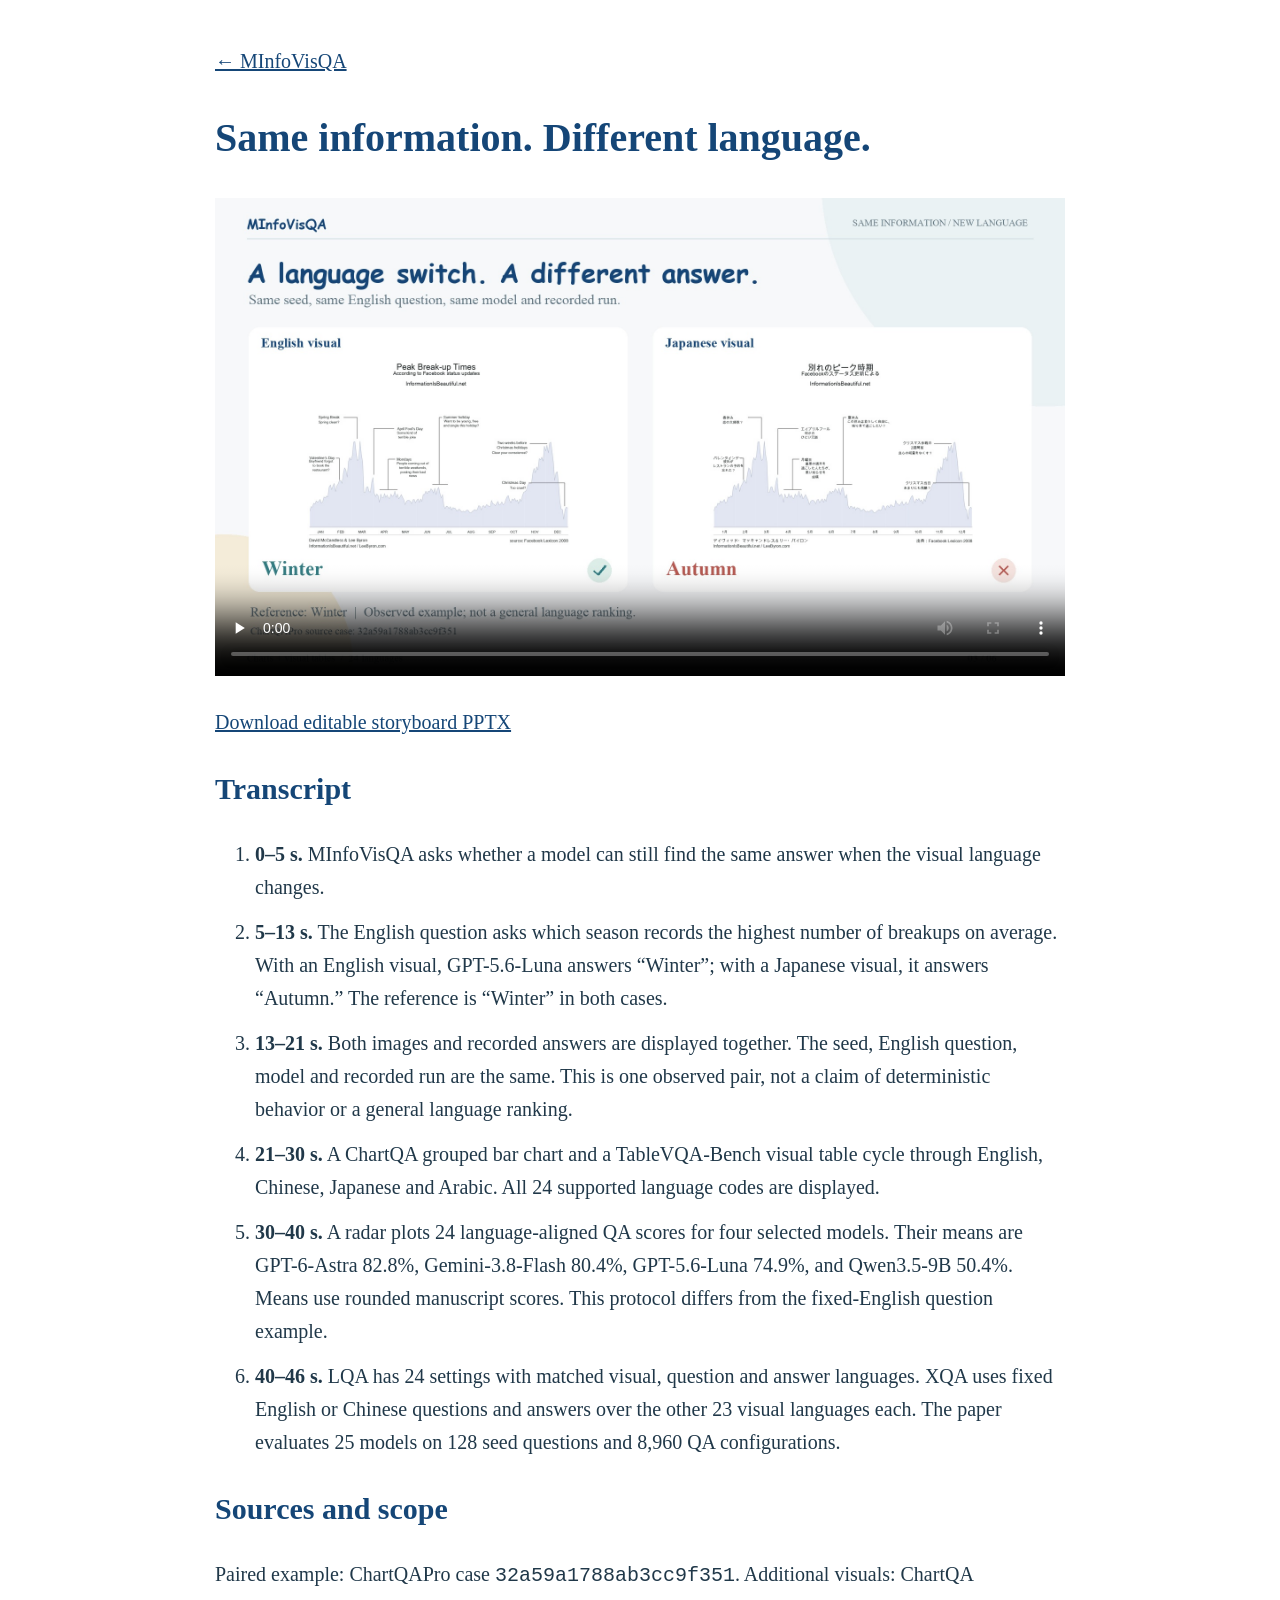
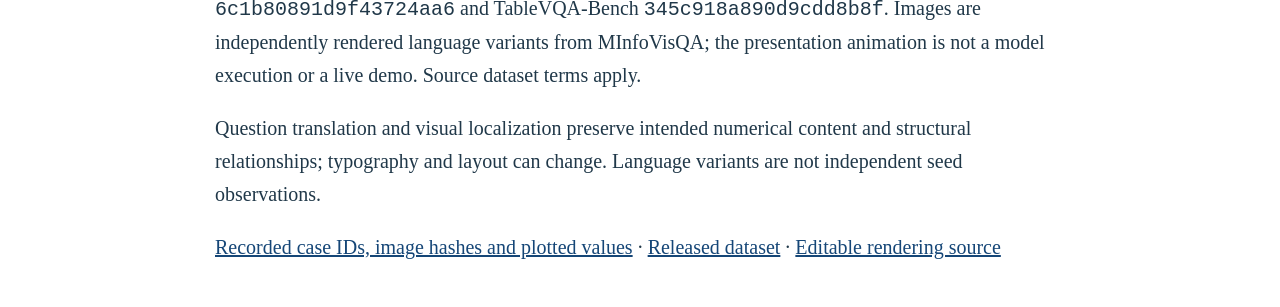
==== site/assets/demo/transcript.html @ 00032d50 "Add source-grounded research demo to homepage and README" ====
<!doctype html><html lang="en"><meta charset="utf-8"><meta name="viewport" content="width=device-width,initial-scale=1"><title>MInfoVisQA demo — transcript and sources</title><style>body{max-width:850px;margin:45px auto;padding:0 22px;color:#203849;font:20px/1.65 Georgia,serif}h1,h2,a{color:#154677}li{margin-bottom:12px}video{width:100%;height:auto}</style><a href="../../index.html#demo">← MInfoVisQA</a><h1>Same information. Different language.</h1><video controls playsinline preload="none" poster="poster.jpg"><source src="minfovisqa-demo.mp4" type="video/mp4"><track kind="captions" src="captions-en.vtt" srclang="en" label="English"></video><p><a href="MInfoVisQA-demo-storyboard.pptx">Download editable storyboard PPTX</a></p><h2>Transcript</h2><ol><li><b>0–5 s.</b> MInfoVisQA asks whether a model can still find the same answer when the visual language changes.</li><li><b>5–13 s.</b> The English question asks which season records the highest number of breakups on average. With an English visual, GPT-5.6-Luna answers “Winter”; with a Japanese visual, it answers “Autumn.” The reference is “Winter” in both cases.</li><li><b>13–21 s.</b> Both images and recorded answers are displayed together. The seed, English question, model and recorded run are the same. This is one observed pair, not a claim of deterministic behavior or a general language ranking.</li><li><b>21–30 s.</b> A ChartQA grouped bar chart and a TableVQA-Bench visual table cycle through English, Chinese, Japanese and Arabic. All 24 supported language codes are displayed.</li><li><b>30–40 s.</b> A radar plots 24 language-aligned QA scores for four selected models. Their means are GPT-6-Astra 82.8%, Gemini-3.8-Flash 80.4%, GPT-5.6-Luna 74.9%, and Qwen3.5-9B 50.4%. Means use rounded manuscript scores. This protocol differs from the fixed-English question example.</li><li><b>40–46 s.</b> LQA has 24 settings with matched visual, question and answer languages. XQA uses fixed English or Chinese questions and answers over the other 23 visual languages each. The paper evaluates 25 models on 128 seed questions and 8,960 QA configurations.</li></ol><h2>Sources and scope</h2><p>Paired example: ChartQAPro case <code>32a59a1788ab3cc9f351</code>. Additional visuals: ChartQA <code>6c1b80891d9f43724aa6</code> and TableVQA-Bench <code>345c918a890d9cdd8b8f</code>. Images are independently rendered language variants from MInfoVisQA; the presentation animation is not a model execution or a live demo. Source dataset terms apply.</p><p>Question translation and visual localization preserve intended numerical content and structural relationships; typography and layout can change. Language variants are not independent seed observations.</p><p><a href="evidence.json">Recorded case IDs, image hashes and plotted values</a> · <a href="https://huggingface.co/datasets/arnodjiang/MInfoVisQA">Released dataset</a> · <a href="https://github.com/arnodjiang/MInfoVisQA/tree/main/scripts/demo">Editable rendering source</a></p></html>
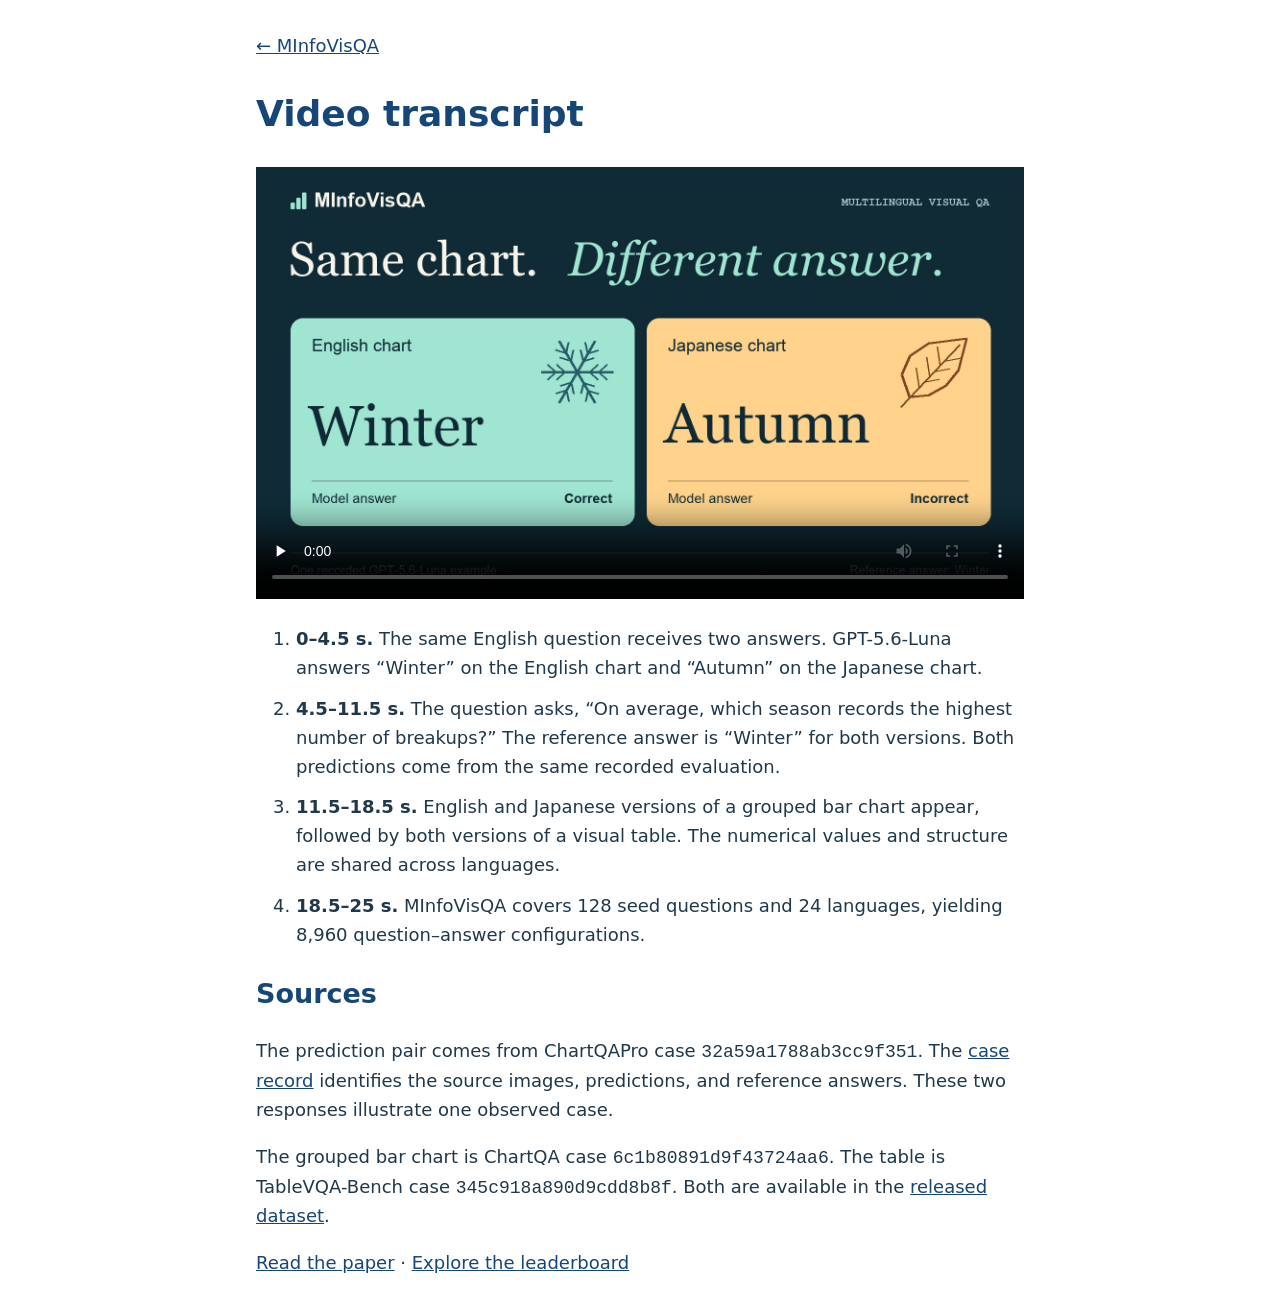
==== commit ce90a1bc: "Replace homepage demo with a 25-second visual QA case study" ====
--- a/site/assets/demo/transcript.html
+++ b/site/assets/demo/transcript.html
@@ -1 +1,26 @@
-<!doctype html><html lang="en"><meta charset="utf-8"><meta name="viewport" content="width=device-width,initial-scale=1"><title>MInfoVisQA demo — transcript and sources</title><style>body{max-width:850px;margin:45px auto;padding:0 22px;color:#203849;font:20px/1.65 Georgia,serif}h1,h2,a{color:#154677}li{margin-bottom:12px}video{width:100%;height:auto}</style><a href="../../index.html#demo">← MInfoVisQA</a><h1>Same information. Different language.</h1><video controls playsinline preload="none" poster="poster.jpg"><source src="minfovisqa-demo.mp4" type="video/mp4"><track kind="captions" src="captions-en.vtt" srclang="en" label="English"></video><p><a href="MInfoVisQA-demo-storyboard.pptx">Download editable storyboard PPTX</a></p><h2>Transcript</h2><ol><li><b>0–5 s.</b> MInfoVisQA asks whether a model can still find the same answer when the visual language changes.</li><li><b>5–13 s.</b> The English question asks which season records the highest number of breakups on average. With an English visual, GPT-5.6-Luna answers “Winter”; with a Japanese visual, it answers “Autumn.” The reference is “Winter” in both cases.</li><li><b>13–21 s.</b> Both images and recorded answers are displayed together. The seed, English question, model and recorded run are the same. This is one observed pair, not a claim of deterministic behavior or a general language ranking.</li><li><b>21–30 s.</b> A ChartQA grouped bar chart and a TableVQA-Bench visual table cycle through English, Chinese, Japanese and Arabic. All 24 supported language codes are displayed.</li><li><b>30–40 s.</b> A radar plots 24 language-aligned QA scores for four selected models. Their means are GPT-6-Astra 82.8%, Gemini-3.8-Flash 80.4%, GPT-5.6-Luna 74.9%, and Qwen3.5-9B 50.4%. Means use rounded manuscript scores. This protocol differs from the fixed-English question example.</li><li><b>40–46 s.</b> LQA has 24 settings with matched visual, question and answer languages. XQA uses fixed English or Chinese questions and answers over the other 23 visual languages each. The paper evaluates 25 models on 128 seed questions and 8,960 QA configurations.</li></ol><h2>Sources and scope</h2><p>Paired example: ChartQAPro case <code>32a59a1788ab3cc9f351</code>. Additional visuals: ChartQA <code>6c1b80891d9f43724aa6</code> and TableVQA-Bench <code>345c918a890d9cdd8b8f</code>. Images are independently rendered language variants from MInfoVisQA; the presentation animation is not a model execution or a live demo. Source dataset terms apply.</p><p>Question translation and visual localization preserve intended numerical content and structural relationships; typography and layout can change. Language variants are not independent seed observations.</p><p><a href="evidence.json">Recorded case IDs, image hashes and plotted values</a> · <a href="https://huggingface.co/datasets/arnodjiang/MInfoVisQA">Released dataset</a> · <a href="https://github.com/arnodjiang/MInfoVisQA/tree/main/scripts/demo">Editable rendering source</a></p></html>
+<!doctype html>
+<html lang="en">
+<head>
+  <meta charset="utf-8">
+  <meta name="viewport" content="width=device-width, initial-scale=1">
+  <title>MInfoVisQA demo — transcript and sources</title>
+  <style>body{max-width:48rem;margin:2rem auto;padding:0 1.25rem;color:#203849;font:1.125rem/1.6 system-ui,sans-serif}h1,h2,a{color:#154677}li{margin-bottom:.75rem}video{width:100%;height:auto}</style>
+</head>
+<body>
+  <main>
+    <a href="../../index.html#demo">← MInfoVisQA</a>
+    <h1>Video transcript</h1>
+    <video controls playsinline preload="none" poster="poster.jpg?v=short-1"><source src="minfovisqa-demo.mp4?v=short-1" type="video/mp4"><track kind="captions" src="captions-en.vtt?v=short-1" srclang="en" label="English"></video>
+    <ol>
+      <li><b>0–4.5 s.</b> The same English question receives two answers. GPT-5.6-Luna answers “Winter” on the English chart and “Autumn” on the Japanese chart.</li>
+      <li><b>4.5–11.5 s.</b> The question asks, “On average, which season records the highest number of breakups?” The reference answer is “Winter” for both versions. Both predictions come from the same recorded evaluation.</li>
+      <li><b>11.5–18.5 s.</b> English and Japanese versions of a grouped bar chart appear, followed by both versions of a visual table. The numerical values and structure are shared across languages.</li>
+      <li><b>18.5–25 s.</b> MInfoVisQA covers 128 seed questions and 24 languages, yielding 8,960 question–answer configurations.</li>
+    </ol>
+    <h2>Sources</h2>
+    <p>The prediction pair comes from ChartQAPro case <code>32a59a1788ab3cc9f351</code>. The <a href="evidence.json">case record</a> identifies the source images, predictions, and reference answers. These two responses illustrate one observed case.</p>
+    <p>The grouped bar chart is ChartQA case <code>6c1b80891d9f43724aa6</code>. The table is TableVQA-Bench case <code>345c918a890d9cdd8b8f</code>. Both are available in the <a href="https://huggingface.co/datasets/arnodjiang/MInfoVisQA">released dataset</a>.</p>
+    <p><a href="https://arxiv.org/abs/2611.21644">Read the paper</a> · <a href="https://huggingface.co/spaces/arnodjiang/MInfoVisQA-Leaderboard">Explore the leaderboard</a></p>
+  </main>
+</body>
+</html>
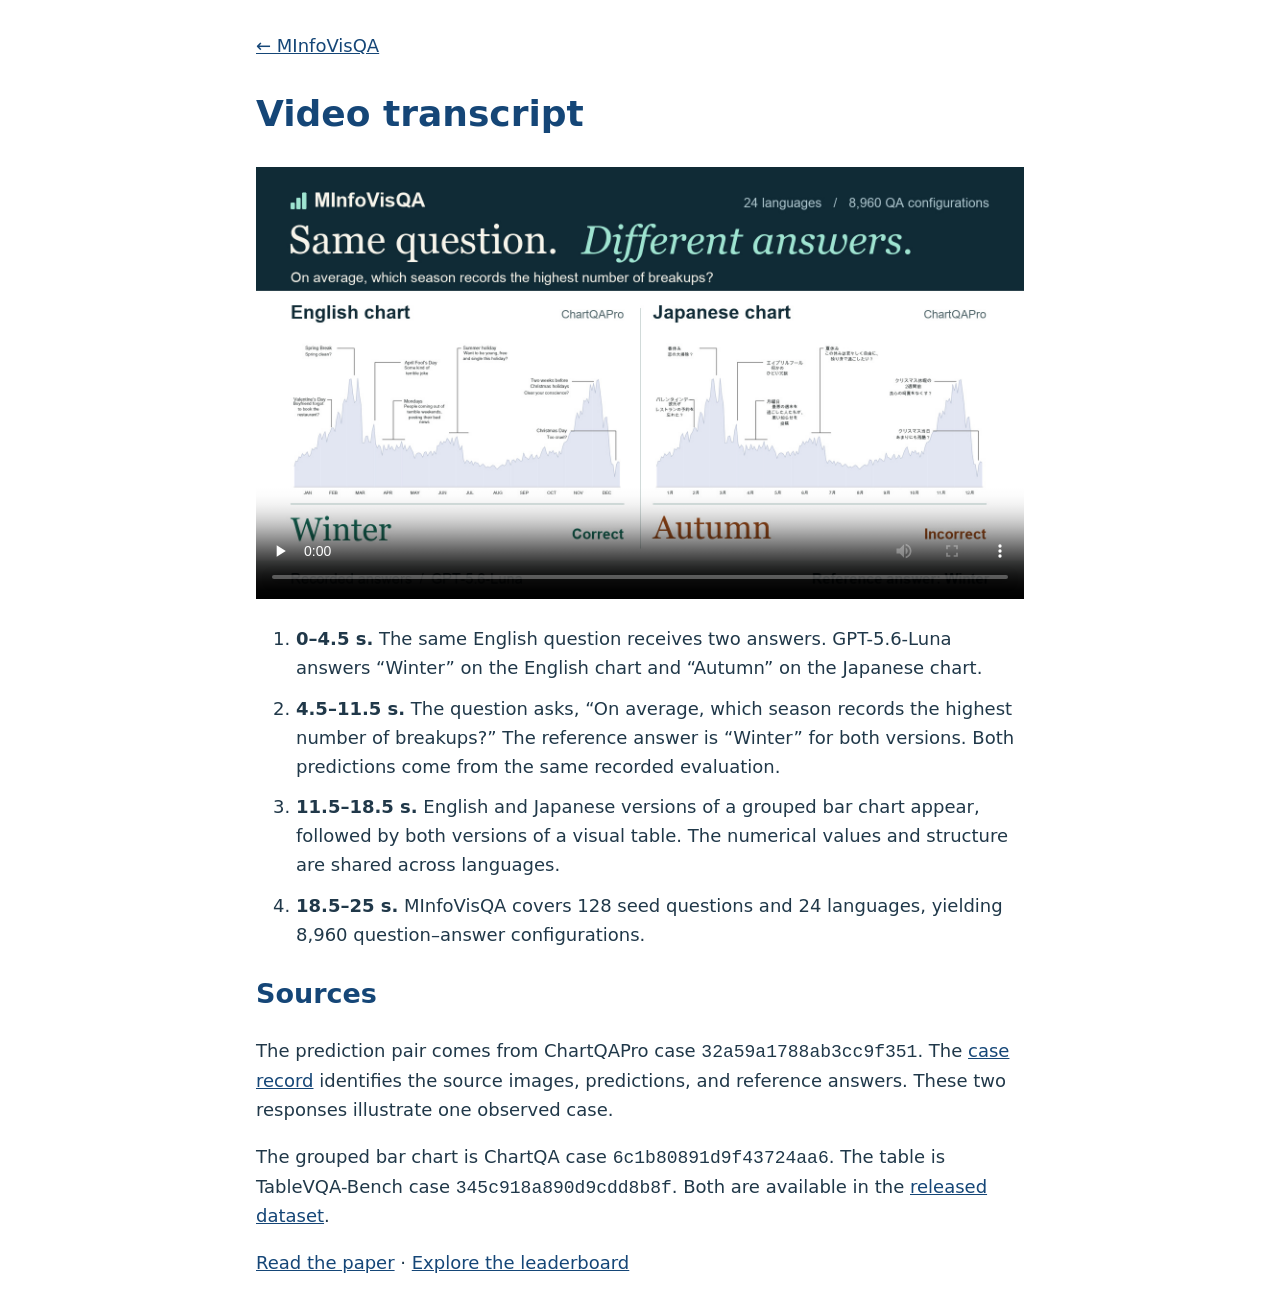
==== commit ca7b17ea: "Show matched English and Japanese charts on the demo cover" ====
--- a/site/assets/demo/transcript.html
+++ b/site/assets/demo/transcript.html
@@ -10,7 +10,7 @@
   <main>
     <a href="../../index.html#demo">← MInfoVisQA</a>
     <h1>Video transcript</h1>
-    <video controls playsinline preload="none" poster="poster.jpg?v=short-1"><source src="minfovisqa-demo.mp4?v=short-1" type="video/mp4"><track kind="captions" src="captions-en.vtt?v=short-1" srclang="en" label="English"></video>
+    <video controls playsinline preload="none" poster="poster.jpg?v=short-2"><source src="minfovisqa-demo.mp4?v=short-2" type="video/mp4"><track kind="captions" src="captions-en.vtt?v=short-1" srclang="en" label="English"></video>
     <ol>
       <li><b>0–4.5 s.</b> The same English question receives two answers. GPT-5.6-Luna answers “Winter” on the English chart and “Autumn” on the Japanese chart.</li>
       <li><b>4.5–11.5 s.</b> The question asks, “On average, which season records the highest number of breakups?” The reference answer is “Winter” for both versions. Both predictions come from the same recorded evaluation.</li>
